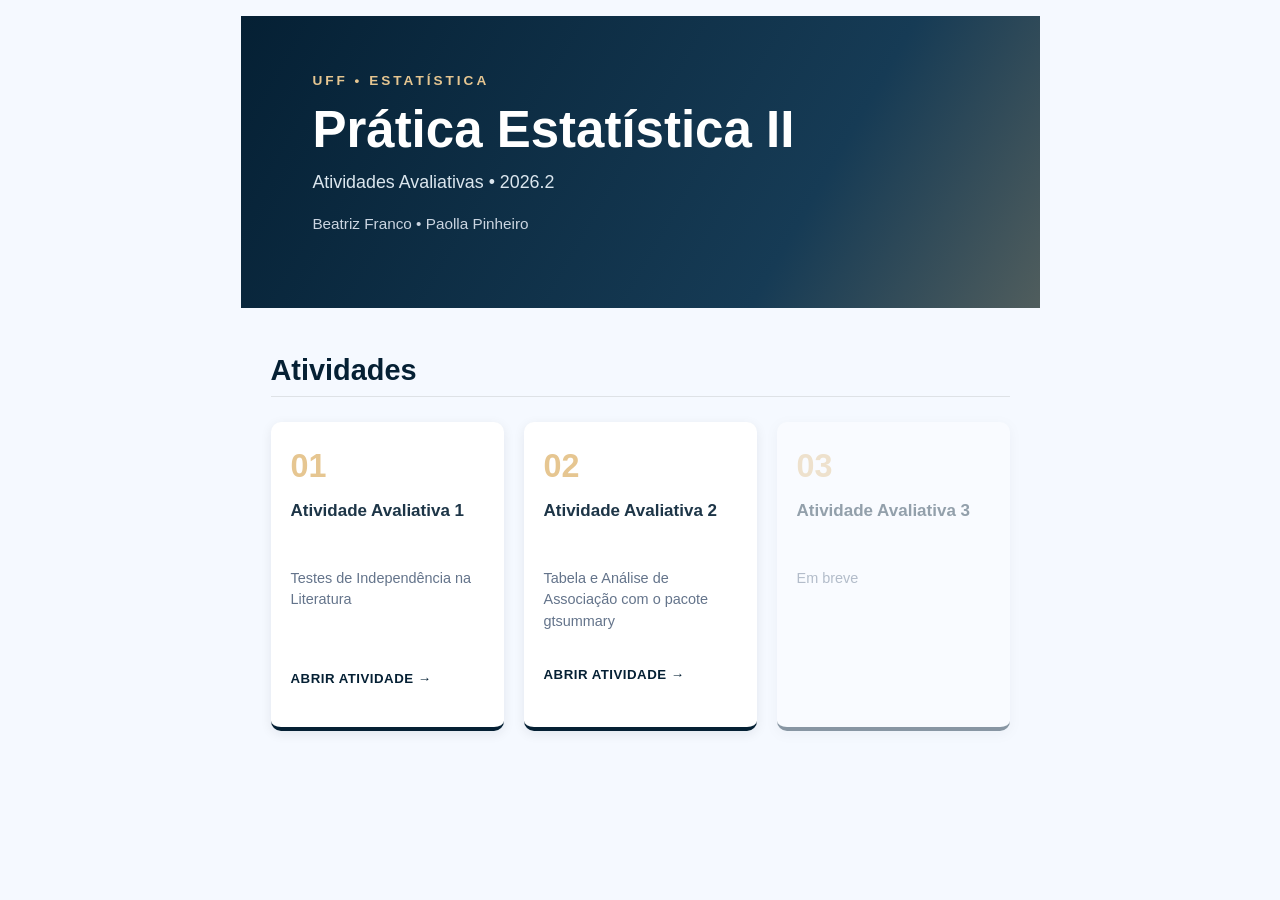
==== docs/index.html @ 7bfe0402 "Atualizando página inicial" ====
<!DOCTYPE html>
<html xmlns="http://www.w3.org/1999/xhtml" lang="en" xml:lang="en"><head>

<meta charset="utf-8">
<meta name="generator" content="quarto-1.9.38">

<meta name="viewport" content="width=device-width, initial-scale=1.0, user-scalable=yes">


<title>index</title>
<style>
/* Default styles provided by pandoc.
** See https://pandoc.org/MANUAL.html#variables-for-html for config info.
*/
code{white-space: pre-wrap;}
span.smallcaps{font-variant: small-caps;}
div.columns{display: flex; gap: min(4vw, 1.5em);}
div.column{flex: auto; overflow-x: auto;}
div.hanging-indent{margin-left: 1.5em; text-indent: -1.5em;}
ul.task-list{list-style: none;}
ul.task-list li input[type="checkbox"] {
  width: 0.8em;
  margin: 0 0.8em 0.2em -1em; /* quarto-specific, see https://github.com/quarto-dev/quarto-cli/issues/4556 */ 
  vertical-align: middle;
}
</style>


<script src="site_libs/quarto-nav/quarto-nav.js"></script>
<script src="site_libs/clipboard/clipboard.min.js"></script>
<script src="site_libs/quarto-search/autocomplete.umd.js"></script>
<script src="site_libs/quarto-search/fuse.min.js"></script>
<script src="site_libs/quarto-search/quarto-search.js"></script>
<meta name="quarto:offset" content="./">
<script src="site_libs/quarto-html/quarto.js" type="module"></script>
<script src="site_libs/quarto-html/tabsets/tabsets.js" type="module"></script>
<script src="site_libs/quarto-html/popper.min.js"></script>
<script src="site_libs/quarto-html/tippy.umd.min.js"></script>
<script src="site_libs/quarto-html/anchor.min.js"></script>
<link href="site_libs/quarto-html/tippy.css" rel="stylesheet">
<link href="site_libs/quarto-html/quarto-syntax-highlighting-15634bcf2e68342d4ad2dfa704d543f6.css" rel="stylesheet" id="quarto-text-highlighting-styles">
<script src="site_libs/bootstrap/bootstrap.min.js"></script>
<link href="site_libs/bootstrap/bootstrap-icons.css" rel="stylesheet">
<link href="site_libs/bootstrap/bootstrap-ece42c8223ec2bf36298a08f122c9a68.min.css" rel="stylesheet" append-hash="true" id="quarto-bootstrap" data-mode="light">
<script id="quarto-search-options" type="application/json">{
  "location": "sidebar",
  "copy-button": false,
  "collapse-after": 3,
  "panel-placement": "start",
  "type": "textbox",
  "limit": 50,
  "keyboard-shortcut": [
    "f",
    "/",
    "s"
  ],
  "show-item-context": false,
  "language": {
    "search-no-results-text": "No results",
    "search-matching-documents-text": "matching documents",
    "search-copy-link-title": "Copy link to search",
    "search-hide-matches-text": "Hide additional matches",
    "search-more-match-text": "more match in this document",
    "search-more-matches-text": "more matches in this document",
    "search-clear-button-title": "Clear",
    "search-text-placeholder": "",
    "search-detached-cancel-button-title": "Cancel",
    "search-submit-button-title": "Submit",
    "search-label": "Search"
  }
}</script>


<link rel="stylesheet" href="custom.css">
</head>

<body class="fullcontent quarto-light">

<div id="quarto-search-results"></div>
<!-- content -->
<div id="quarto-content" class="quarto-container page-columns page-rows-contents page-layout-article">
<!-- sidebar -->
<!-- margin-sidebar -->
    
<!-- main -->
<main class="content" id="quarto-document-content"><header id="title-block-header" class="quarto-title-block"></header>




<div class="topo">
<div class="mini-titulo">
UFF • ESTATÍSTICA
</div>
<section id="prática-estatística-ii" class="level1">
<h1>Prática Estatística II</h1>
<div class="descricao">
<p>Atividades Avaliativas • 2026.2</p>
</div>
<div class="autores">
<p>Beatriz Franco • Paolla Pinheiro</p>
</div>
</section>
</div>
<section id="atividades" class="level2 area-atividades">
<h2 class="anchored" data-anchor-id="atividades">Atividades</h2>
<div class="grid-atividades">
<div class="card-atividade">
<div class="numero">
01
</div>
<section id="atividade-avaliativa-1" class="level3">
<h3 class="anchored" data-anchor-id="atividade-avaliativa-1">Atividade Avaliativa 1</h3>
<div class="tema">
<p>Testes de Independência na Literatura</p>
</div>
<p><br> <a href="Atividade_1/">ABRIR ATIVIDADE →</a></p>
</section>
</div>
<div class="card-atividade">
<div class="numero">
02
</div>
<section id="atividade-avaliativa-2" class="level3">
<h3 class="anchored" data-anchor-id="atividade-avaliativa-2">Atividade Avaliativa 2</h3>
<div class="tema">
<p>Tabela e Análise de Associação com o pacote gtsummary</p>
</div>
<p><a href="Atividade_2/">ABRIR ATIVIDADE →</a></p>
</section>
</div>
<div class="card-atividade indisponivel">
<div class="numero">
03
</div>
<section id="atividade-avaliativa-3" class="level3">
<h3 class="anchored" data-anchor-id="atividade-avaliativa-3">Atividade Avaliativa 3</h3>
<div class="tema">
<p>Em breve</p>
</div>
</section>
</div>
</div>
</section>



</main> <!-- /main -->
<script id="quarto-html-after-body" type="application/javascript">
  window.document.addEventListener("DOMContentLoaded", function (event) {
    const icon = "";
    const anchorJS = new window.AnchorJS();
    anchorJS.options = {
      placement: 'right',
      icon: icon
    };
    anchorJS.add('.anchored');
    const isCodeAnnotation = (el) => {
      for (const clz of el.classList) {
        if (clz.startsWith('code-annotation-')) {                     
          return true;
        }
      }
      return false;
    }
    const onCopySuccess = function(e) {
      // button target
      const button = e.trigger;
      // don't keep focus
      button.blur();
      // flash "checked"
      button.classList.add('code-copy-button-checked');
      var currentTitle = button.getAttribute("title");
      button.setAttribute("title", "Copied!");
      let tooltip;
      if (window.bootstrap) {
        button.setAttribute("data-bs-toggle", "tooltip");
        button.setAttribute("data-bs-placement", "left");
        button.setAttribute("data-bs-title", "Copied!");
        tooltip = new bootstrap.Tooltip(button, 
          { trigger: "manual", 
            customClass: "code-copy-button-tooltip",
            offset: [0, -8]});
        tooltip.show();    
      }
      setTimeout(function() {
        if (tooltip) {
          tooltip.hide();
          button.removeAttribute("data-bs-title");
          button.removeAttribute("data-bs-toggle");
          button.removeAttribute("data-bs-placement");
        }
        button.setAttribute("title", currentTitle);
        button.classList.remove('code-copy-button-checked');
      }, 1000);
      // clear code selection
      e.clearSelection();
    }
    const getTextToCopy = function(trigger) {
      const outerScaffold = trigger.parentElement.cloneNode(true);
      const codeEl = outerScaffold.querySelector('code');
      for (const childEl of codeEl.children) {
        if (isCodeAnnotation(childEl)) {
          childEl.remove();
        }
      }
      return codeEl.innerText;
    }
    const clipboard = new window.ClipboardJS('.code-copy-button:not([data-in-quarto-modal])', {
      text: getTextToCopy
    });
    clipboard.on('success', onCopySuccess);
    if (window.document.getElementById('quarto-embedded-source-code-modal')) {
      const clipboardModal = new window.ClipboardJS('.code-copy-button[data-in-quarto-modal]', {
        text: getTextToCopy,
        container: window.document.getElementById('quarto-embedded-source-code-modal')
      });
      clipboardModal.on('success', onCopySuccess);
    }
      var localhostRegex = new RegExp(/^(?:http|https):\/\/localhost\:?[0-9]*\//);
      var mailtoRegex = new RegExp(/^mailto:/);
        var filterRegex = new RegExp('/' + window.location.host + '/');
      var isInternal = (href) => {
          return filterRegex.test(href) || localhostRegex.test(href) || mailtoRegex.test(href);
      }
      // Inspect non-navigation links and adorn them if external
     var links = window.document.querySelectorAll('a[href]:not(.nav-link):not(.navbar-brand):not(.toc-action):not(.sidebar-link):not(.sidebar-item-toggle):not(.pagination-link):not(.no-external):not([aria-hidden]):not(.dropdown-item):not(.quarto-navigation-tool):not(.about-link)');
      for (var i=0; i<links.length; i++) {
        const link = links[i];
        if (!isInternal(link.href)) {
          // undo the damage that might have been done by quarto-nav.js in the case of
          // links that we want to consider external
          if (link.dataset.originalHref !== undefined) {
            link.href = link.dataset.originalHref;
          }
        }
      }
    function tippyHover(el, contentFn, onTriggerFn, onUntriggerFn) {
      const config = {
        allowHTML: true,
        maxWidth: 500,
        delay: 100,
        arrow: false,
        appendTo: function(el) {
            return el.parentElement;
        },
        interactive: true,
        interactiveBorder: 10,
        theme: 'quarto',
        placement: 'bottom-start',
      };
      if (contentFn) {
        config.content = contentFn;
      }
      if (onTriggerFn) {
        config.onTrigger = onTriggerFn;
      }
      if (onUntriggerFn) {
        config.onUntrigger = onUntriggerFn;
      }
      window.tippy(el, config); 
    }
    const noterefs = window.document.querySelectorAll('a[role="doc-noteref"]');
    for (var i=0; i<noterefs.length; i++) {
      const ref = noterefs[i];
      tippyHover(ref, function() {
        // use id or data attribute instead here
        let href = ref.getAttribute('data-footnote-href') || ref.getAttribute('href');
        try { href = new URL(href).hash; } catch {}
        const id = href.replace(/^#\/?/, "");
        const note = window.document.getElementById(id);
        if (note) {
          return note.innerHTML;
        } else {
          return "";
        }
      });
    }
    const xrefs = window.document.querySelectorAll('a.quarto-xref');
    const processXRef = (id, note) => {
      // Strip column container classes
      const stripColumnClz = (el) => {
        el.classList.remove("page-full", "page-columns");
        if (el.children) {
          for (const child of el.children) {
            stripColumnClz(child);
          }
        }
      }
      stripColumnClz(note)
      if (id === null || id.startsWith('sec-')) {
        // Special case sections, only their first couple elements
        const container = document.createElement("div");
        if (note.children && note.children.length > 2) {
          container.appendChild(note.children[0].cloneNode(true));
          for (let i = 1; i < note.children.length; i++) {
            const child = note.children[i];
            if (child.tagName === "P" && child.innerText === "") {
              continue;
            } else {
              container.appendChild(child.cloneNode(true));
              break;
            }
          }
          if (window.Quarto?.typesetMath) {
            window.Quarto.typesetMath(container);
          }
          return container.innerHTML
        } else {
          if (window.Quarto?.typesetMath) {
            window.Quarto.typesetMath(note);
          }
          return note.innerHTML;
        }
      } else {
        // Remove any anchor links if they are present
        const anchorLink = note.querySelector('a.anchorjs-link');
        if (anchorLink) {
          anchorLink.remove();
        }
        if (window.Quarto?.typesetMath) {
          window.Quarto.typesetMath(note);
        }
        if (note.classList.contains("callout")) {
          return note.outerHTML;
        } else {
          return note.innerHTML;
        }
      }
    }
    for (var i=0; i<xrefs.length; i++) {
      const xref = xrefs[i];
      tippyHover(xref, undefined, function(instance) {
        instance.disable();
        let url = xref.getAttribute('href');
        let hash = undefined; 
        if (url.startsWith('#')) {
          hash = url;
        } else {
          try { hash = new URL(url).hash; } catch {}
        }
        if (hash) {
          const id = hash.replace(/^#\/?/, "");
          const note = window.document.getElementById(id);
          if (note !== null) {
            try {
              const html = processXRef(id, note.cloneNode(true));
              instance.setContent(html);
            } finally {
              instance.enable();
              instance.show();
            }
          } else {
            // See if we can fetch this
            fetch(url.split('#')[0])
            .then(res => res.text())
            .then(html => {
              const parser = new DOMParser();
              const htmlDoc = parser.parseFromString(html, "text/html");
              const note = htmlDoc.getElementById(id);
              if (note !== null) {
                const html = processXRef(id, note);
                instance.setContent(html);
              } 
            }).finally(() => {
              instance.enable();
              instance.show();
            });
          }
        } else {
          // See if we can fetch a full url (with no hash to target)
          // This is a special case and we should probably do some content thinning / targeting
          fetch(url)
          .then(res => res.text())
          .then(html => {
            const parser = new DOMParser();
            const htmlDoc = parser.parseFromString(html, "text/html");
            const note = htmlDoc.querySelector('main.content');
            if (note !== null) {
              // This should only happen for chapter cross references
              // (since there is no id in the URL)
              // remove the first header
              if (note.children.length > 0 && note.children[0].tagName === "HEADER") {
                note.children[0].remove();
              }
              const html = processXRef(null, note);
              instance.setContent(html);
            } 
          }).finally(() => {
            instance.enable();
            instance.show();
          });
        }
      }, function(instance) {
      });
    }
        let selectedAnnoteEl;
        const selectorForAnnotation = ( cell, annotation) => {
          let cellAttr = 'data-code-cell="' + cell + '"';
          let lineAttr = 'data-code-annotation="' +  annotation + '"';
          const selector = 'span[' + cellAttr + '][' + lineAttr + ']';
          return selector;
        }
        const selectCodeLines = (annoteEl) => {
          const doc = window.document;
          const targetCell = annoteEl.getAttribute("data-target-cell");
          const targetAnnotation = annoteEl.getAttribute("data-target-annotation");
          const annoteSpan = window.document.querySelector(selectorForAnnotation(targetCell, targetAnnotation));
          const lines = annoteSpan.getAttribute("data-code-lines").split(",");
          const lineIds = lines.map((line) => {
            return targetCell + "-" + line;
          })
          let top = null;
          let height = null;
          let parent = null;
          if (lineIds.length > 0) {
              //compute the position of the single el (top and bottom and make a div)
              const el = window.document.getElementById(lineIds[0]);
              top = el.offsetTop;
              height = el.offsetHeight;
              parent = el.parentElement.parentElement;
            if (lineIds.length > 1) {
              const lastEl = window.document.getElementById(lineIds[lineIds.length - 1]);
              const bottom = lastEl.offsetTop + lastEl.offsetHeight;
              height = bottom - top;
            }
            if (top !== null && height !== null && parent !== null) {
              // cook up a div (if necessary) and position it 
              let div = window.document.getElementById("code-annotation-line-highlight");
              if (div === null) {
                div = window.document.createElement("div");
                div.setAttribute("id", "code-annotation-line-highlight");
                div.style.position = 'absolute';
                parent.appendChild(div);
              }
              div.style.top = top - 2 + "px";
              div.style.height = height + 4 + "px";
              div.style.left = 0;
              let gutterDiv = window.document.getElementById("code-annotation-line-highlight-gutter");
              if (gutterDiv === null) {
                gutterDiv = window.document.createElement("div");
                gutterDiv.setAttribute("id", "code-annotation-line-highlight-gutter");
                gutterDiv.style.position = 'absolute';
                const codeCell = window.document.getElementById(targetCell);
                const gutter = codeCell.querySelector('.code-annotation-gutter');
                gutter.appendChild(gutterDiv);
              }
              gutterDiv.style.top = top - 2 + "px";
              gutterDiv.style.height = height + 4 + "px";
            }
            selectedAnnoteEl = annoteEl;
          }
        };
        const unselectCodeLines = () => {
          const elementsIds = ["code-annotation-line-highlight", "code-annotation-line-highlight-gutter"];
          elementsIds.forEach((elId) => {
            const div = window.document.getElementById(elId);
            if (div) {
              div.remove();
            }
          });
          selectedAnnoteEl = undefined;
        };
          // Handle positioning of the toggle
      window.addEventListener(
        "resize",
        throttle(() => {
          elRect = undefined;
          if (selectedAnnoteEl) {
            selectCodeLines(selectedAnnoteEl);
          }
        }, 10)
      );
      function throttle(fn, ms) {
      let throttle = false;
      let timer;
        return (...args) => {
          if(!throttle) { // first call gets through
              fn.apply(this, args);
              throttle = true;
          } else { // all the others get throttled
              if(timer) clearTimeout(timer); // cancel #2
              timer = setTimeout(() => {
                fn.apply(this, args);
                timer = throttle = false;
              }, ms);
          }
        };
      }
        // Attach click handler to the DT
        const annoteDls = window.document.querySelectorAll('dt[data-target-cell]');
        for (const annoteDlNode of annoteDls) {
          annoteDlNode.addEventListener('click', (event) => {
            const clickedEl = event.target;
            if (clickedEl !== selectedAnnoteEl) {
              unselectCodeLines();
              const activeEl = window.document.querySelector('dt[data-target-cell].code-annotation-active');
              if (activeEl) {
                activeEl.classList.remove('code-annotation-active');
              }
              selectCodeLines(clickedEl);
              clickedEl.classList.add('code-annotation-active');
            } else {
              // Unselect the line
              unselectCodeLines();
              clickedEl.classList.remove('code-annotation-active');
            }
          });
        }
    const findCites = (el) => {
      const parentEl = el.parentElement;
      if (parentEl) {
        const cites = parentEl.dataset.cites;
        if (cites) {
          return {
            el,
            cites: cites.split(' ')
          };
        } else {
          return findCites(el.parentElement)
        }
      } else {
        return undefined;
      }
    };
    var bibliorefs = window.document.querySelectorAll('a[role="doc-biblioref"]');
    for (var i=0; i<bibliorefs.length; i++) {
      const ref = bibliorefs[i];
      const citeInfo = findCites(ref);
      if (citeInfo) {
        tippyHover(citeInfo.el, function() {
          var popup = window.document.createElement('div');
          citeInfo.cites.forEach(function(cite) {
            var citeDiv = window.document.createElement('div');
            citeDiv.classList.add('hanging-indent');
            citeDiv.classList.add('csl-entry');
            var biblioDiv = window.document.getElementById('ref-' + cite);
            if (biblioDiv) {
              citeDiv.innerHTML = biblioDiv.innerHTML;
            }
            popup.appendChild(citeDiv);
          });
          return popup.innerHTML;
        });
      }
    }
  });
  </script>
</div> <!-- /content -->




</body></html>
---- docs/site_libs/quarto-html/tippy.css ----
.tippy-box[data-animation=fade][data-state=hidden]{opacity:0}[data-tippy-root]{max-width:calc(100vw - 10px)}.tippy-box{position:relative;background-color:#333;color:#fff;border-radius:4px;font-size:14px;line-height:1.4;white-space:normal;outline:0;transition-property:transform,visibility,opacity}.tippy-box[data-placement^=top]>.tippy-arrow{bottom:0}.tippy-box[data-placement^=top]>.tippy-arrow:before{bottom:-7px;left:0;border-width:8px 8px 0;border-top-color:initial;transform-origin:center top}.tippy-box[data-placement^=bottom]>.tippy-arrow{top:0}.tippy-box[data-placement^=bottom]>.tippy-arrow:before{top:-7px;left:0;border-width:0 8px 8px;border-bottom-color:initial;transform-origin:center bottom}.tippy-box[data-placement^=left]>.tippy-arrow{right:0}.tippy-box[data-placement^=left]>.tippy-arrow:before{border-width:8px 0 8px 8px;border-left-color:initial;right:-7px;transform-origin:center left}.tippy-box[data-placement^=right]>.tippy-arrow{left:0}.tippy-box[data-placement^=right]>.tippy-arrow:before{left:-7px;border-width:8px 8px 8px 0;border-right-color:initial;transform-origin:center right}.tippy-box[data-inertia][data-state=visible]{transition-timing-function:cubic-bezier(.54,1.5,.38,1.11)}.tippy-arrow{width:16px;height:16px;color:#333}.tippy-arrow:before{content:"";position:absolute;border-color:transparent;border-style:solid}.tippy-content{position:relative;padding:5px 9px;z-index:1}
---- docs/site_libs/quarto-html/quarto-syntax-highlighting-15634bcf2e68342d4ad2dfa704d543f6.css ----
/* quarto syntax highlight colors */
:root {
  --quarto-hl-ot-color: #003B4F;
  --quarto-hl-at-color: #657422;
  --quarto-hl-ss-color: #20794D;
  --quarto-hl-an-color: #5E5E5E;
  --quarto-hl-fu-color: #4758AB;
  --quarto-hl-st-color: #20794D;
  --quarto-hl-cf-color: #003B4F;
  --quarto-hl-op-color: #5E5E5E;
  --quarto-hl-er-color: #AD0000;
  --quarto-hl-bn-color: #AD0000;
  --quarto-hl-al-color: #AD0000;
  --quarto-hl-va-color: #111111;
  --quarto-hl-bu-color: inherit;
  --quarto-hl-ex-color: inherit;
  --quarto-hl-pp-color: #AD0000;
  --quarto-hl-in-color: #5E5E5E;
  --quarto-hl-vs-color: #20794D;
  --quarto-hl-wa-color: #5E5E5E;
  --quarto-hl-do-color: #5E5E5E;
  --quarto-hl-im-color: #00769E;
  --quarto-hl-ch-color: #20794D;
  --quarto-hl-dt-color: #AD0000;
  --quarto-hl-fl-color: #AD0000;
  --quarto-hl-co-color: #5E5E5E;
  --quarto-hl-cv-color: #5E5E5E;
  --quarto-hl-cn-color: #8f5902;
  --quarto-hl-sc-color: #5E5E5E;
  --quarto-hl-dv-color: #AD0000;
  --quarto-hl-kw-color: #003B4F;
}

/* other quarto variables */
:root {
  --quarto-font-monospace: SFMono-Regular, Menlo, Monaco, Consolas, "Liberation Mono", "Courier New", monospace;
}

/* syntax highlight based on Pandoc's rules */
pre > code.sourceCode > span {
  color: #003B4F;
}

code.sourceCode > span {
  color: #003B4F;
}

div.sourceCode,
div.sourceCode pre.sourceCode {
  color: #003B4F;
}

/* Normal */
code span {
  color: #003B4F;
}

/* Alert */
code span.al {
  color: #AD0000;
  font-style: inherit;
}

/* Annotation */
code span.an {
  color: #5E5E5E;
  font-style: inherit;
}

/* Attribute */
code span.at {
  color: #657422;
  font-style: inherit;
}

/* BaseN */
code span.bn {
  color: #AD0000;
  font-style: inherit;
}

/* BuiltIn */
code span.bu {
  font-style: inherit;
}

/* ControlFlow */
code span.cf {
  color: #003B4F;
  font-weight: bold;
  font-style: inherit;
}

/* Char */
code span.ch {
  color: #20794D;
  font-style: inherit;
}

/* Constant */
code span.cn {
  color: #8f5902;
  font-style: inherit;
}

/* Comment */
code span.co {
  color: #5E5E5E;
  font-style: inherit;
}

/* CommentVar */
code span.cv {
  color: #5E5E5E;
  font-style: italic;
}

/* Documentation */
code span.do {
  color: #5E5E5E;
  font-style: italic;
}

/* DataType */
code span.dt {
  color: #AD0000;
  font-style: inherit;
}

/* DecVal */
code span.dv {
  color: #AD0000;
  font-style: inherit;
}

/* Error */
code span.er {
  color: #AD0000;
  font-style: inherit;
}

/* Extension */
code span.ex {
  font-style: inherit;
}

/* Float */
code span.fl {
  color: #AD0000;
  font-style: inherit;
}

/* Function */
code span.fu {
  color: #4758AB;
  font-style: inherit;
}

/* Import */
code span.im {
  color: #00769E;
  font-style: inherit;
}

/* Information */
code span.in {
  color: #5E5E5E;
  font-style: inherit;
}

/* Keyword */
code span.kw {
  color: #003B4F;
  font-weight: bold;
  font-style: inherit;
}

/* Operator */
code span.op {
  color: #5E5E5E;
  font-style: inherit;
}

/* Other */
code span.ot {
  color: #003B4F;
  font-style: inherit;
}

/* Preprocessor */
code span.pp {
  color: #AD0000;
  font-style: inherit;
}

/* SpecialChar */
code span.sc {
  color: #5E5E5E;
  font-style: inherit;
}

/* SpecialString */
code span.ss {
  color: #20794D;
  font-style: inherit;
}

/* String */
code span.st {
  color: #20794D;
  font-style: inherit;
}

/* Variable */
code span.va {
  color: #111111;
  font-style: inherit;
}

/* VerbatimString */
code span.vs {
  color: #20794D;
  font-style: inherit;
}

/* Warning */
code span.wa {
  color: #5E5E5E;
  font-style: italic;
}

.prevent-inlining {
  content: "</";
}

/*# sourceMappingURL=f23921c56f73e400b49028c9186a1aa0.css.map */
---- docs/custom.css ----
body {
  font-family: "Inter", "Segoe UI", Arial, sans-serif;
  background: #f5f9ff;
  color: #0f172a;
  margin: 0;
}

main {
  max-width: none !important;
  margin: 0 !important;
  padding: 0 !important;
}

/* ===== TOPO ===== */

.topo {
  background: linear-gradient(
    120deg,
    #052034 0%,
    #163b55 70%,
    #9d8b68 140%
  );

  color: white;
  padding: 55px 9%;
}

.topo h1 {
  color: white;
  font-size: 3rem;
  margin: 8px 0;
  font-weight: 800;
}

.mini-titulo {
  color: #E6C691;
  font-size: 0.8rem;
  font-weight: 700;
  letter-spacing: 3px;
}

.descricao {
  font-size: 1.05rem;
  color: #dbe6ee;
  margin-top: 8px;
}

.autores {
  margin-top: 18px;
  font-size: 0.9rem;
  color: #cbd5e1;
}

/* ===== ÁREA DAS ATIVIDADES ===== */

.area-atividades {
  max-width: 1150px;
  margin: 45px auto;
  padding: 0 30px;
}

.area-atividades h2 {
  color: #052034;
  font-size: 1.7rem;
  margin-bottom: 25px;
}

/* ===== GRADE ===== */

.grid-atividades {
  display: grid;
  grid-template-columns: repeat(3, minmax(220px, 1fr));
  gap: 20px;
}

/* ===== CARDS ===== */

.card-atividade {
  background: white;
  min-height: 170px;
  padding: 20px;
  border-radius: 10px;
  border-bottom: 4px solid #052034;

  box-shadow:
    0 3px 12px rgba(15, 23, 42, 0.08);

  transition: 0.2s ease;
}

.card-atividade:hover {
  transform: translateY(-3px);
}

.numero {
  font-size: 1.9rem;
  font-weight: 800;
  color: #E6C691;
}

.card-atividade h3 {
  font-size: 1rem;
  color: #052034;
  margin: 10px 0;
}

.tema {
  font-size: 0.85rem;
  color: #64748b;
  min-height: 40px;
}

/* ===== LINK ===== */

.card-atividade a {
  display: inline-block;
  margin-top: 15px;

  color: #052034;
  font-size: 0.78rem;
  font-weight: 800;
  letter-spacing: 0.5px;

  text-decoration: none;
}

.card-atividade a:hover {
  color: #c59b50;
}

/* ===== AINDA NÃO DISPONÍVEL ===== */

.indisponivel {
  opacity: 0.45;
}

/* ===== RESPONSIVO ===== */

@media (max-width: 900px) {
  .grid-atividades {
    grid-template-columns: repeat(2, 1fr);
  }
}

@media (max-width: 550px) {
  .grid-atividades {
    grid-template-columns: 1fr;
  }
}
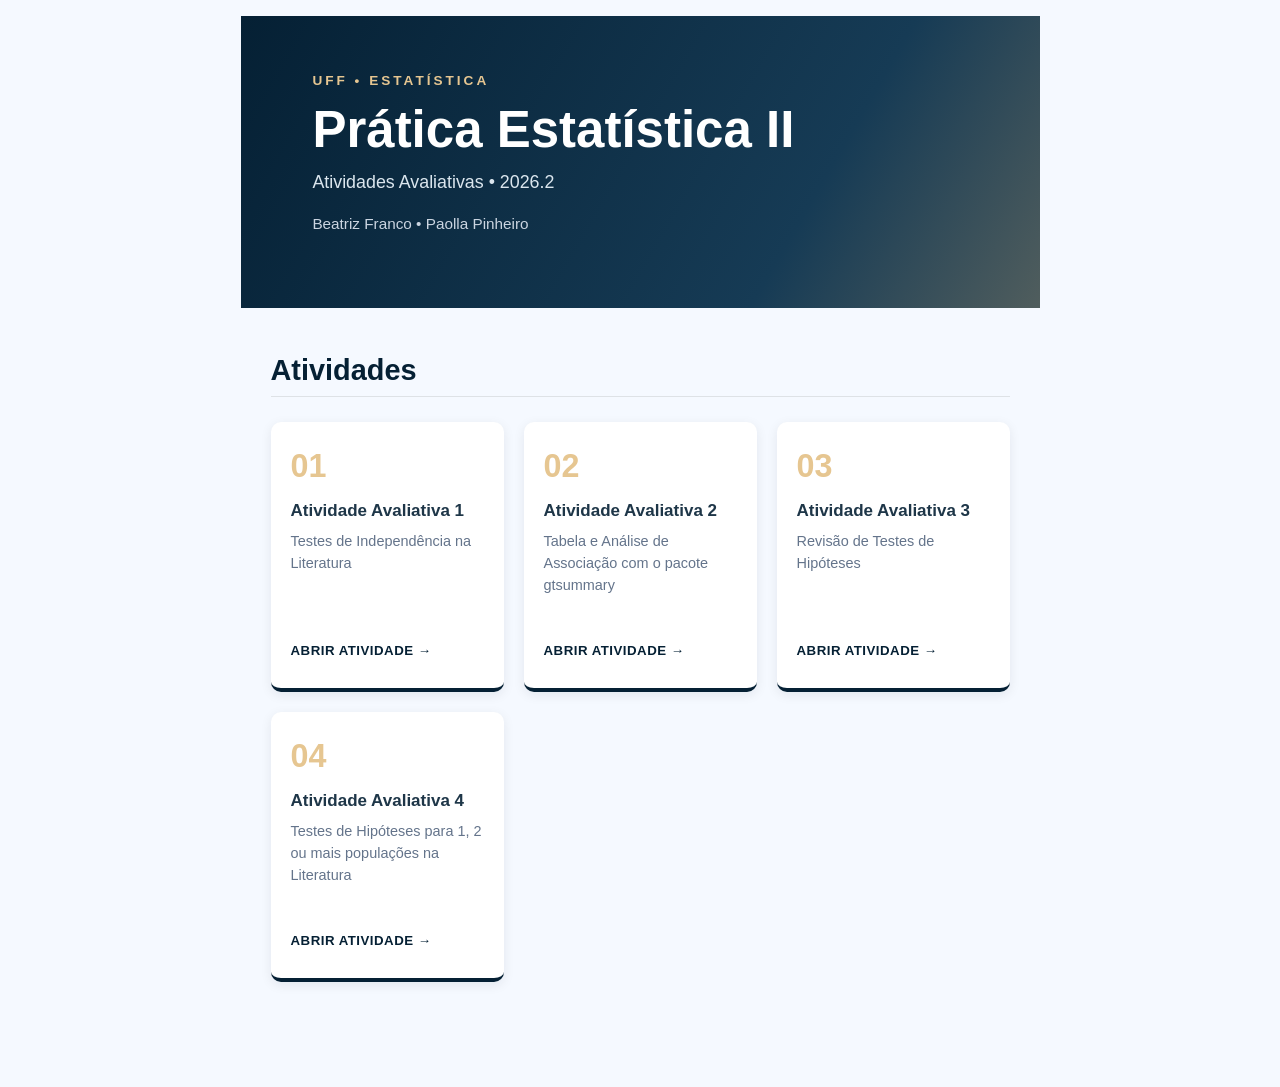
==== commit 19e14214: "Atualização página inicial" ====
--- a/docs/index.html
+++ b/docs/index.html
@@ -114,7 +114,7 @@
 <div class="tema">
 <p>Testes de Independência na Literatura</p>
 </div>
-<p><br> <a href="Atividade_1/">ABRIR ATIVIDADE →</a></p>
+<p><a href="Atividade_1/">ABRIR ATIVIDADE →</a></p>
 </section>
 </div>
 <div class="card-atividade">
@@ -129,15 +129,28 @@
 <p><a href="Atividade_2/">ABRIR ATIVIDADE →</a></p>
 </section>
 </div>
-<div class="card-atividade indisponivel">
+<div class="card-atividade">
 <div class="numero">
 03
 </div>
 <section id="atividade-avaliativa-3" class="level3">
 <h3 class="anchored" data-anchor-id="atividade-avaliativa-3">Atividade Avaliativa 3</h3>
 <div class="tema">
-<p>Em breve</p>
-</div>
+<p>Revisão de Testes de Hipóteses</p>
+</div>
+<p><a href="C:\Users\bia%20franco\AtividadeAvaliativa3">ABRIR ATIVIDADE →</a></p>
+</section>
+</div>
+<div class="card-atividade">
+<div class="numero">
+04
+</div>
+<section id="atividade-avaliativa-4" class="level3">
+<h3 class="anchored" data-anchor-id="atividade-avaliativa-4">Atividade Avaliativa 4</h3>
+<div class="tema">
+<p>Testes de Hipóteses para 1, 2 ou mais populações na Literatura</p>
+</div>
+<p><a href="Atividade_4/">ABRIR ATIVIDADE →</a></p>
 </section>
 </div>
 </div>
--- a/docs/custom.css
+++ b/docs/custom.css
@@ -146,4 +146,37 @@
   .grid-atividades {
     grid-template-columns: 1fr;
   }
+}
+
+
+
+.grid-atividades {
+  display: grid;
+  grid-template-columns: repeat(3, 1fr);
+  gap: 20px;
+  align-items: stretch;
+}
+
+.card-atividade {
+  display: flex;
+  flex-direction: column;
+  height: 100%;
+  box-sizing: border-box;
+}
+
+.card-atividade > p:last-child {
+  margin-top: auto;
+}
+
+.card-atividade {
+  position: relative;
+  min-height: 270px;
+  padding-bottom: 65px;
+  box-sizing: border-box;
+}
+
+.card-atividade a {
+  position: absolute;
+  bottom: 28px;
+  left: 20px;
 }
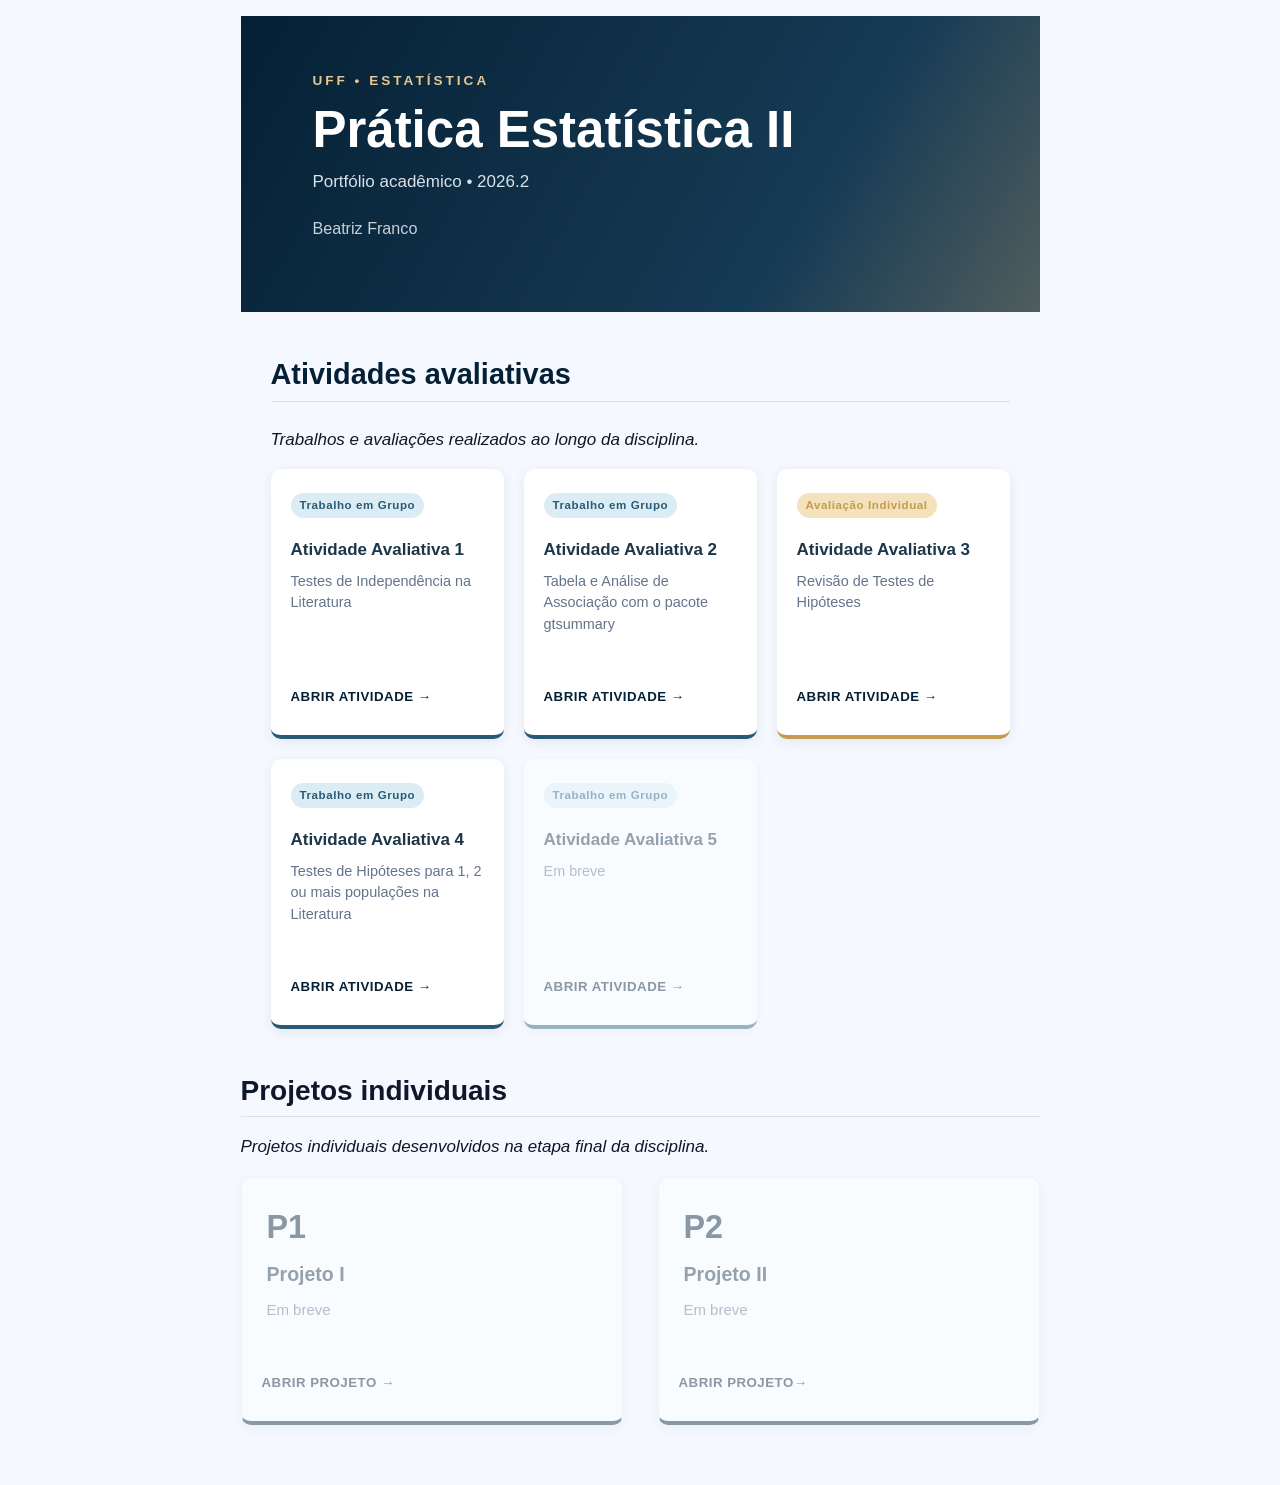
==== commit c641b84c: "Atualizações gerais" ====
--- a/docs/index.html
+++ b/docs/index.html
@@ -94,20 +94,21 @@
 </div>
 <section id="prática-estatística-ii" class="level1">
 <h1>Prática Estatística II</h1>
-<div class="descricao">
-<p>Atividades Avaliativas • 2026.2</p>
-</div>
-<div class="autores">
-<p>Beatriz Franco • Paolla Pinheiro</p>
-</div>
-</section>
-</div>
-<section id="atividades" class="level2 area-atividades">
-<h2 class="anchored" data-anchor-id="atividades">Atividades</h2>
+<div class="banner-subtitulo">
+<p>Portfólio acadêmico • 2026.2</p>
+</div>
+<div class="banner-autora">
+<p>Beatriz Franco</p>
+</div>
+</section>
+</div>
+<section id="atividades-avaliativas" class="level2 area-atividades">
+<h2 class="anchored" data-anchor-id="atividades-avaliativas">Atividades avaliativas</h2>
+<p><em>Trabalhos e avaliações realizados ao longo da disciplina.</em></p>
 <div class="grid-atividades">
-<div class="card-atividade">
-<div class="numero">
-01
+<div class="card-atividade-grupo">
+<div class="tipo-atividade">
+Trabalho em Grupo
 </div>
 <section id="atividade-avaliativa-1" class="level3">
 <h3 class="anchored" data-anchor-id="atividade-avaliativa-1">Atividade Avaliativa 1</h3>
@@ -117,9 +118,9 @@
 <p><a href="Atividade_1/">ABRIR ATIVIDADE →</a></p>
 </section>
 </div>
-<div class="card-atividade">
-<div class="numero">
-02
+<div class="card-atividade-grupo">
+<div class="tipo-atividade">
+Trabalho em Grupo
 </div>
 <section id="atividade-avaliativa-2" class="level3">
 <h3 class="anchored" data-anchor-id="atividade-avaliativa-2">Atividade Avaliativa 2</h3>
@@ -129,21 +130,21 @@
 <p><a href="Atividade_2/">ABRIR ATIVIDADE →</a></p>
 </section>
 </div>
-<div class="card-atividade">
-<div class="numero">
-03
+<div class="card-atividade-individual">
+<div class="tipo-atividade individual">
+Avaliação Individual
 </div>
 <section id="atividade-avaliativa-3" class="level3">
 <h3 class="anchored" data-anchor-id="atividade-avaliativa-3">Atividade Avaliativa 3</h3>
 <div class="tema">
 <p>Revisão de Testes de Hipóteses</p>
 </div>
-<p><a href="C:\Users\bia%20franco\AtividadeAvaliativa3">ABRIR ATIVIDADE →</a></p>
-</section>
-</div>
-<div class="card-atividade">
-<div class="numero">
-04
+<p><a href="Atividade_3/">ABRIR ATIVIDADE →</a></p>
+</section>
+</div>
+<div class="card-atividade-grupo">
+<div class="tipo-atividade">
+Trabalho em Grupo
 </div>
 <section id="atividade-avaliativa-4" class="level3">
 <h3 class="anchored" data-anchor-id="atividade-avaliativa-4">Atividade Avaliativa 4</h3>
@@ -153,10 +154,52 @@
 <p><a href="Atividade_4/">ABRIR ATIVIDADE →</a></p>
 </section>
 </div>
-</div>
-</section>
-
-
+<div class="card-atividade-grupo indisponivel">
+<div class="tipo-atividade">
+Trabalho em Grupo
+</div>
+<section id="atividade-avaliativa-5" class="level3">
+<h3 class="anchored" data-anchor-id="atividade-avaliativa-5">Atividade Avaliativa 5</h3>
+<div class="tema">
+<p>Em breve</p>
+</div>
+<p><a href="">ABRIR ATIVIDADE →</a></p>
+</section>
+</div>
+</div>
+</section>
+<section id="projetos-individuais" class="level2 area-projetos">
+<h2 class="anchored" data-anchor-id="projetos-individuais">Projetos individuais</h2>
+<p><em>Projetos individuais desenvolvidos na etapa final da disciplina.</em></p>
+<div class="grid-projetos">
+<div class="card-projeto card-atividade-projeto indisponivel">
+<div class="numero">
+P1
+</div>
+<section id="projeto-i" class="level3">
+<h3 class="anchored" data-anchor-id="projeto-i">Projeto I</h3>
+<div class="tema">
+<p>Em breve</p>
+</div>
+<p><a href="">ABRIR PROJETO →</a></p>
+</section>
+</div>
+<div class="card-projeto card-atividade-projeto indisponivel">
+<div class="numero">
+P2
+</div>
+<section id="projeto-ii" class="level3">
+<h3 class="anchored" data-anchor-id="projeto-ii">Projeto II</h3>
+<div class="tema">
+<p>Em breve</p>
+</div>
+<p><a href="">ABRIR PROJETO→</a></p>
+</section>
+</div>
+</div>
+
+
+</section>
 
 </main> <!-- /main -->
 <script id="quarto-html-after-body" type="application/javascript">
--- a/docs/custom.css
+++ b/docs/custom.css
@@ -39,17 +39,18 @@
   letter-spacing: 3px;
 }
 
-.descricao {
-  font-size: 1.05rem;
-  color: #dbe6ee;
+.banner-subtitulo {
   margin-top: 8px;
-}
-
-.autores {
-  margin-top: 18px;
-  font-size: 0.9rem;
-  color: #cbd5e1;
-}
+  color: #d9e2e8;
+}
+
+.banner-autora {
+  margin-top: 22px;
+  color: #c7d2d9;
+  font-size: 0.95rem;
+}
+
+
 
 /* ===== ÁREA DAS ATIVIDADES ===== */
 
@@ -75,12 +76,12 @@
 
 /* ===== CARDS ===== */
 
-.card-atividade {
+.card-atividade-individual {
   background: white;
   min-height: 170px;
   padding: 20px;
   border-radius: 10px;
-  border-bottom: 4px solid #052034;
+  border-bottom: 4px solid #c59b50;
 
   box-shadow:
     0 3px 12px rgba(15, 23, 42, 0.08);
@@ -88,7 +89,7 @@
   transition: 0.2s ease;
 }
 
-.card-atividade:hover {
+.card-atividade-individual:hover {
   transform: translateY(-3px);
 }
 
@@ -98,7 +99,7 @@
   color: #E6C691;
 }
 
-.card-atividade h3 {
+.card-atividade-individual h3 {
   font-size: 1rem;
   color: #052034;
   margin: 10px 0;
@@ -110,9 +111,47 @@
   min-height: 40px;
 }
 
+
+
+
+.card-atividade-grupo {
+  background: white;
+  min-height: 170px;
+  padding: 20px;
+  border-radius: 10px;
+  border-bottom: 4px solid #285a78;
+
+  box-shadow:
+    0 3px 12px rgba(15, 23, 42, 0.08);
+
+  transition: 0.2s ease;
+}
+
+.card-atividade-grupo:hover {
+  transform: translateY(-3px);
+}
+
+.numero {
+  font-size: 1.9rem;
+  font-weight: 800;
+  color: #E6C691;
+}
+
+.card-atividade-grupo h3 {
+  font-size: 1rem;
+  color: #052034;
+  margin: 10px 0;
+}
+
+.tema {
+  font-size: 0.85rem;
+  color: #64748b;
+  min-height: 40px;
+}
+
 /* ===== LINK ===== */
 
-.card-atividade a {
+.card-atividade-individual a {
   display: inline-block;
   margin-top: 15px;
 
@@ -124,8 +163,41 @@
   text-decoration: none;
 }
 
-.card-atividade a:hover {
+
+.card-atividade-grupo a {
+  display: inline-block;
+  margin-top: 15px;
+
+  color: #052034;
+  font-size: 0.78rem;
+  font-weight: 800;
+  letter-spacing: 0.5px;
+
+  text-decoration: none;
+}
+
+
+.card-atividade-projeto a {
+  display: inline-block;
+  margin-top: 15px;
+
+  color: #052034;
+  font-size: 0.78rem;
+  font-weight: 800;
+  letter-spacing: 0.5px;
+
+  text-decoration: none;
+}
+
+
+.card-atividade-individual a:hover {
   color: #c59b50;
+}
+
+
+
+.card-atividade-grupo a:hover {
+  color: #285a78;
 }
 
 /* ===== AINDA NÃO DISPONÍVEL ===== */
@@ -157,26 +229,210 @@
   align-items: stretch;
 }
 
-.card-atividade {
+.card-atividade-individual {
   display: flex;
   flex-direction: column;
   height: 100%;
   box-sizing: border-box;
 }
 
-.card-atividade > p:last-child {
+
+.card-atividade-grupo {
+  display: flex;
+  flex-direction: column;
+  height: 100%;
+  box-sizing: border-box;
+}
+
+.card-atividade-projeto {
+  display: flex;
+  flex-direction: column;
+  height: 100%;
+  box-sizing: border-box;
+}
+
+
+.card-atividade-individual > p:last-child {
   margin-top: auto;
 }
 
-.card-atividade {
+
+.card-atividade-grupo > p:last-child {
+  margin-top: auto;
+}
+
+
+.card-atividade-projeto> p:last-child {
+  margin-top: auto;
+}
+
+.card-atividade-individual {
   position: relative;
   min-height: 270px;
   padding-bottom: 65px;
   box-sizing: border-box;
 }
 
-.card-atividade a {
+.card-atividade-grupo {
+  position: relative;
+  min-height: 270px;
+  padding-bottom: 65px;
+  box-sizing: border-box;
+}
+
+
+.card-atividade-projeto {
+  position: relative;
+  min-height: 270px;
+  padding-bottom: 65px;
+  box-sizing: border-box;
+}
+
+
+
+.card-atividade-individual a {
   position: absolute;
   bottom: 28px;
   left: 20px;
-}+}
+
+
+.card-atividade-grupo a {
+  position: absolute;
+  bottom: 28px;
+  left: 20px;
+}
+
+
+.card-atividade-projeto a {
+  position: absolute;
+  bottom: 28px;
+  left: 20px;
+}
+
+
+.grid-projetos {
+  display: grid;
+  grid-template-columns: repeat(2, minmax(0, 1fr));
+  gap: 35px;
+  width: 100%;
+  margin: 0 auto;
+  align-items: stretch;
+}
+
+
+.card-projeto {
+  position: relative;
+  background: white;
+  min-height: 220px;
+  height: 100%
+  padding: 25px;
+  padding-bottom: 65px;
+  border-radius: 10px;
+
+  border: 1px solid #e6eaf0;
+  border-bottom: 4px solid #052034;
+
+  box-shadow:
+    0 4px 15px rgba(15, 23, 42, 0.09);
+
+  box-sizing: border-box;
+  transition: 0.2s ease;
+}
+
+.card-projeto:hover {
+  transform: translateY(-3px);
+}
+
+.numero-projeto {
+  font-size: 0.78rem;
+  font-weight: 800;
+  letter-spacing: 1.5px;
+  color: #052034;
+}
+
+.card-projeto h3 {
+  font-size: 1.15rem;
+  color: #052034;
+  margin: 12px 0;
+}
+
+.card-projeto .tema {
+  font-size: 0.88rem;
+  color: #64748b;
+}
+
+.status {
+  position: absolute;
+  bottom: 27px;
+  left: 25px;
+
+  font-size: 0.75rem;
+  font-weight: 800;
+  letter-spacing: 0.8px;
+  color: #052034;
+}
+
+
+.grid-projetos {
+  display: grid;
+  grid-template-columns: repeat(2, minmax(280px, 1fr));
+  gap: 35px;
+}
+
+.card-projeto .numero {
+  color: #052034;
+}
+
+.tipo-atividade {
+  display: inline-block;
+  width: fit-content;
+  margin: 4px 0 12px 0;
+  padding: 4px 9px;
+  border-radius: 15px;
+  background-color: #dcecf5;
+  color: #285a78;
+  font-size: 0.68rem;
+  font-weight: 700;
+  letter-spacing: 0.05em;
+}
+
+/* Cor diferente para atividades individuais */
+.tipo-atividade.individual {
+  background-color: #f4e2bd;
+  color: #c59b50;
+}
+
+.card-atividade-projeto a:hover {
+  color: #052034;
+}
+
+
+
+
+.grid-projetos {
+  display: grid;
+  grid-template-columns: repeat(2, 1fr);
+  gap: 35px;
+  align-items: stretch;
+}
+
+.card-projeto {
+  position: relative;
+  min-height: 245px;
+  height: 100%;
+  padding: 25px;
+  padding-bottom: 65px;
+  box-sizing: border-box;
+}
+
+.card-projeto > p:last-child {
+  position: absolute;
+  left: 25px;
+  bottom: 22px;
+  margin: 0;
+}
+
+grid-template-columns: repeat(2, 1fr);
+align-items: stretch;
+height: 100%;
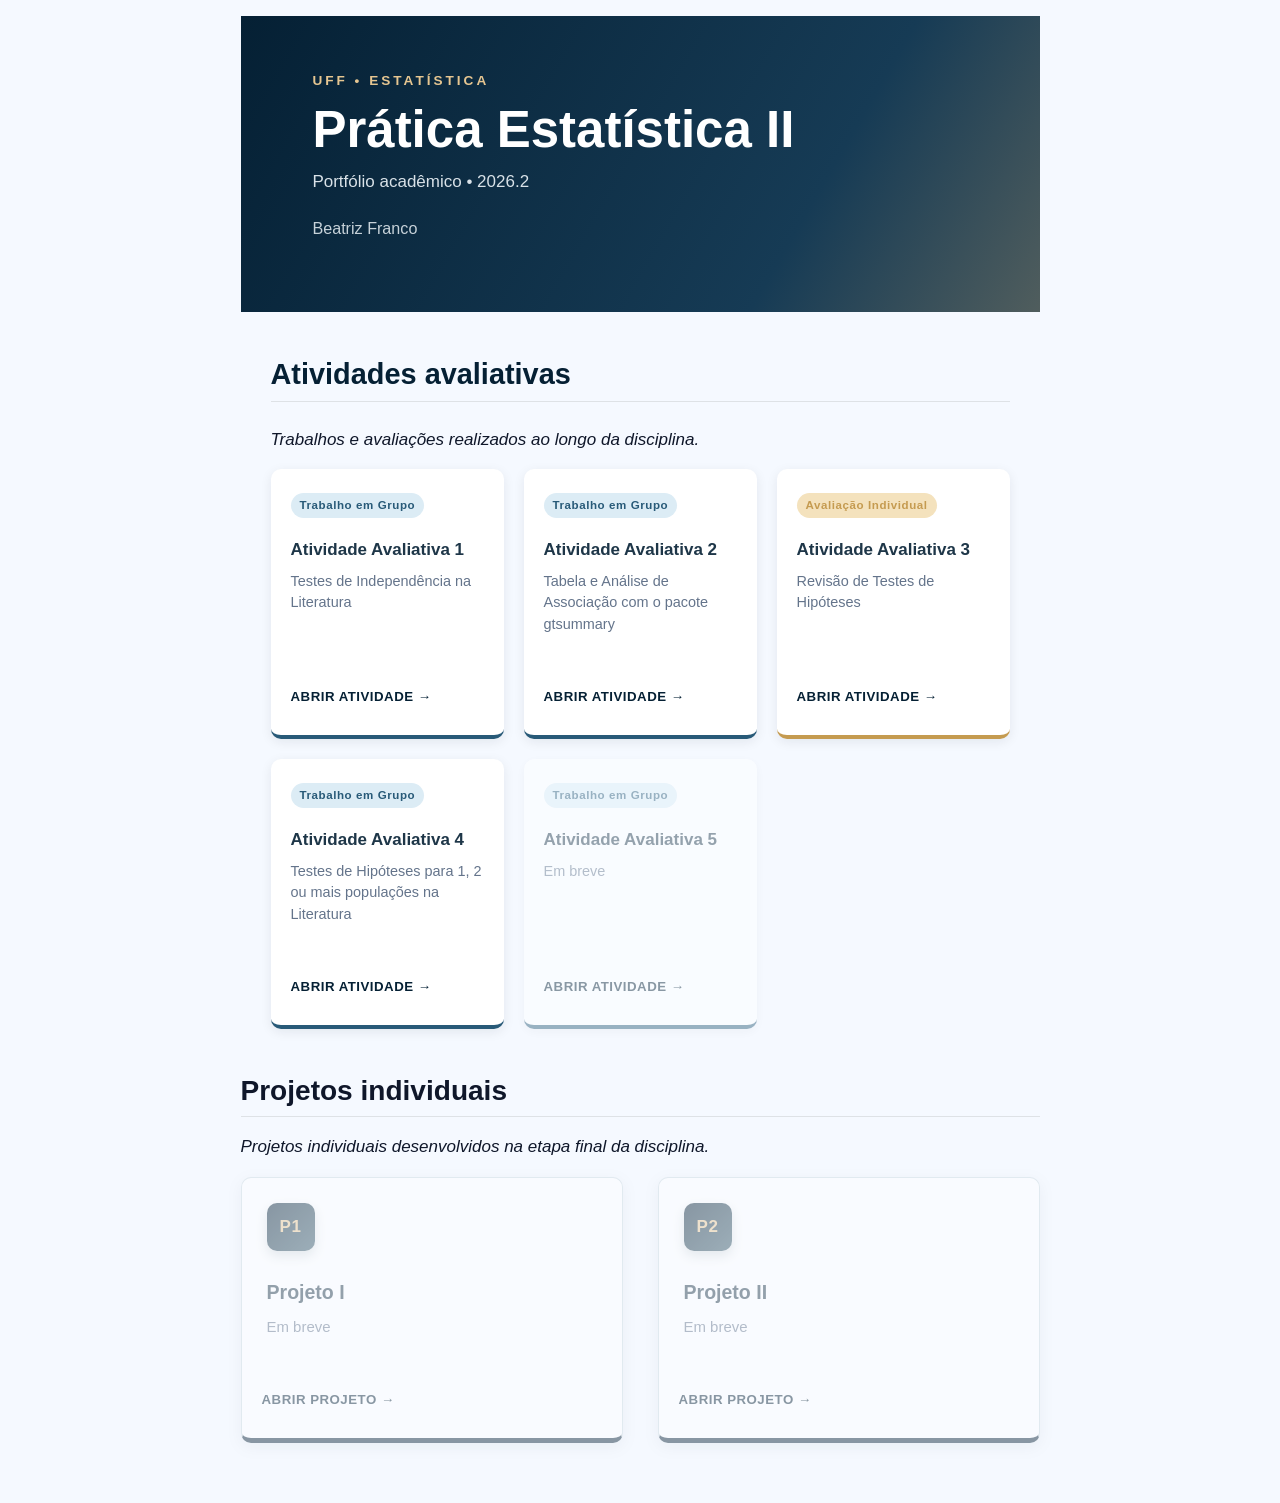
==== commit 4a69c20d: "Atualizações gerais" ====
--- a/docs/index.html
+++ b/docs/index.html
@@ -139,7 +139,7 @@
 <div class="tema">
 <p>Revisão de Testes de Hipóteses</p>
 </div>
-<p><a href="Atividade_3/">ABRIR ATIVIDADE →</a></p>
+<p><a href="Atividade_3/Gabarito.pdf">ABRIR ATIVIDADE →</a></p>
 </section>
 </div>
 <div class="card-atividade-grupo">
@@ -173,7 +173,7 @@
 <p><em>Projetos individuais desenvolvidos na etapa final da disciplina.</em></p>
 <div class="grid-projetos">
 <div class="card-projeto card-atividade-projeto indisponivel">
-<div class="numero">
+<div class="tipo-projeto">
 P1
 </div>
 <section id="projeto-i" class="level3">
@@ -185,7 +185,7 @@
 </section>
 </div>
 <div class="card-projeto card-atividade-projeto indisponivel">
-<div class="numero">
+<div class="tipo-projeto">
 P2
 </div>
 <section id="projeto-ii" class="level3">
@@ -193,7 +193,7 @@
 <div class="tema">
 <p>Em breve</p>
 </div>
-<p><a href="">ABRIR PROJETO→</a></p>
+<p><a href="">ABRIR PROJETO →</a></p>
 </section>
 </div>
 </div>
--- a/docs/custom.css
+++ b/docs/custom.css
@@ -433,6 +433,54 @@
   margin: 0;
 }
 
-grid-template-columns: repeat(2, 1fr);
-align-items: stretch;
-height: 100%;+
+
+.tipo-projeto {
+  display: flex;
+  align-items: center;
+  justify-content: center;
+
+  width: 48px;
+  height: 48px;
+  margin-bottom: 18px;
+
+  background: linear-gradient(135deg, #052034, #315464);
+  color: #cbd8df;
+
+  border-radius: 10px;
+  box-shadow: 0 5px 12px rgba(5, 32, 52, 0.18);
+
+  font-size: 1rem;
+  font-weight: 800;
+  letter-spacing: 0.04em;
+}
+
+.card-projeto {
+  border: 1px solid #cbd8df;
+  border-bottom: 5px solid #052034;
+}
+
+
+
+.tipo-projeto {
+  background: linear-gradient(135deg, #052034, #315464);
+  color: #e6c691;
+}
+
+
+.card-projeto a::before,
+.card-projeto a::after {
+  content: none !important;
+  display: none !important;
+}
+
+.card-projeto a {
+  transform: none !important;
+  text-shadow: none !important;
+  text-decoration: none;
+}
+
+.card-projeto a:hover {
+  transform: none !important;
+  text-decoration: underline;
+}
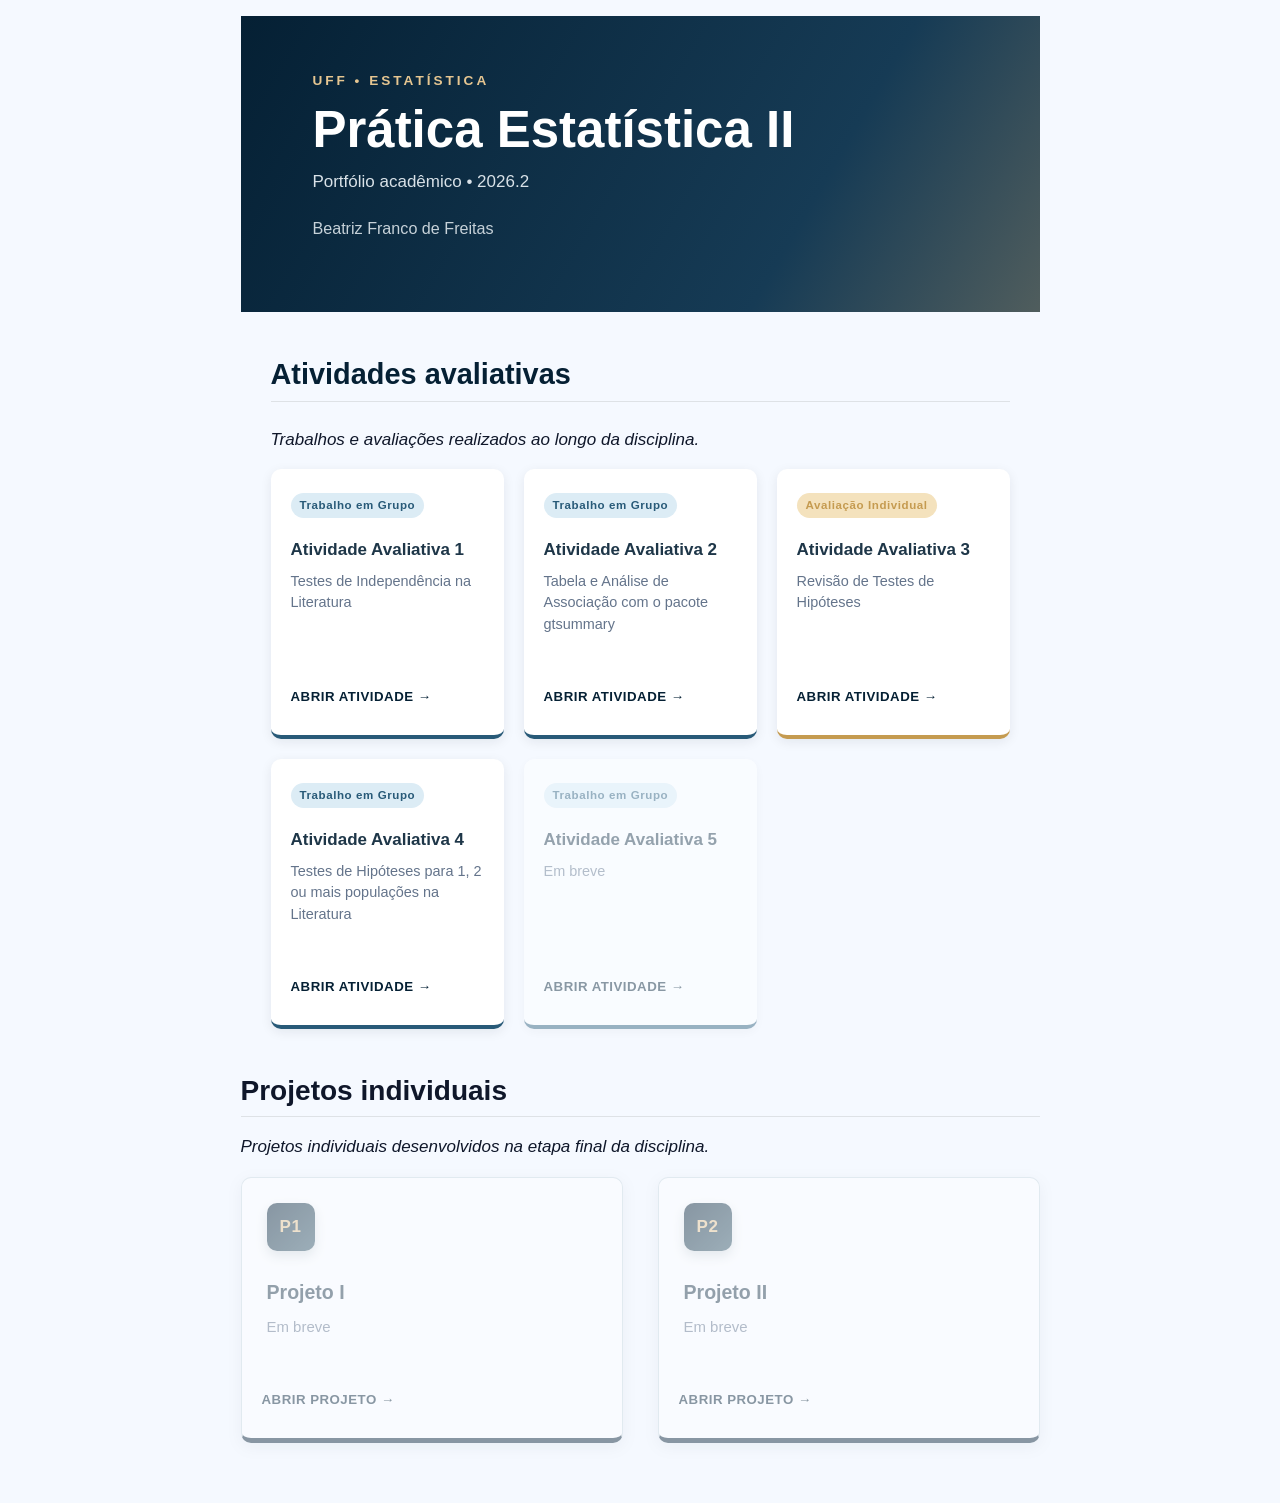
==== commit 55e60ed8: "Atualizações gerais" ====
--- a/docs/index.html
+++ b/docs/index.html
@@ -98,7 +98,7 @@
 <p>Portfólio acadêmico • 2026.2</p>
 </div>
 <div class="banner-autora">
-<p>Beatriz Franco</p>
+<p>Beatriz Franco de Freitas</p>
 </div>
 </section>
 </div>
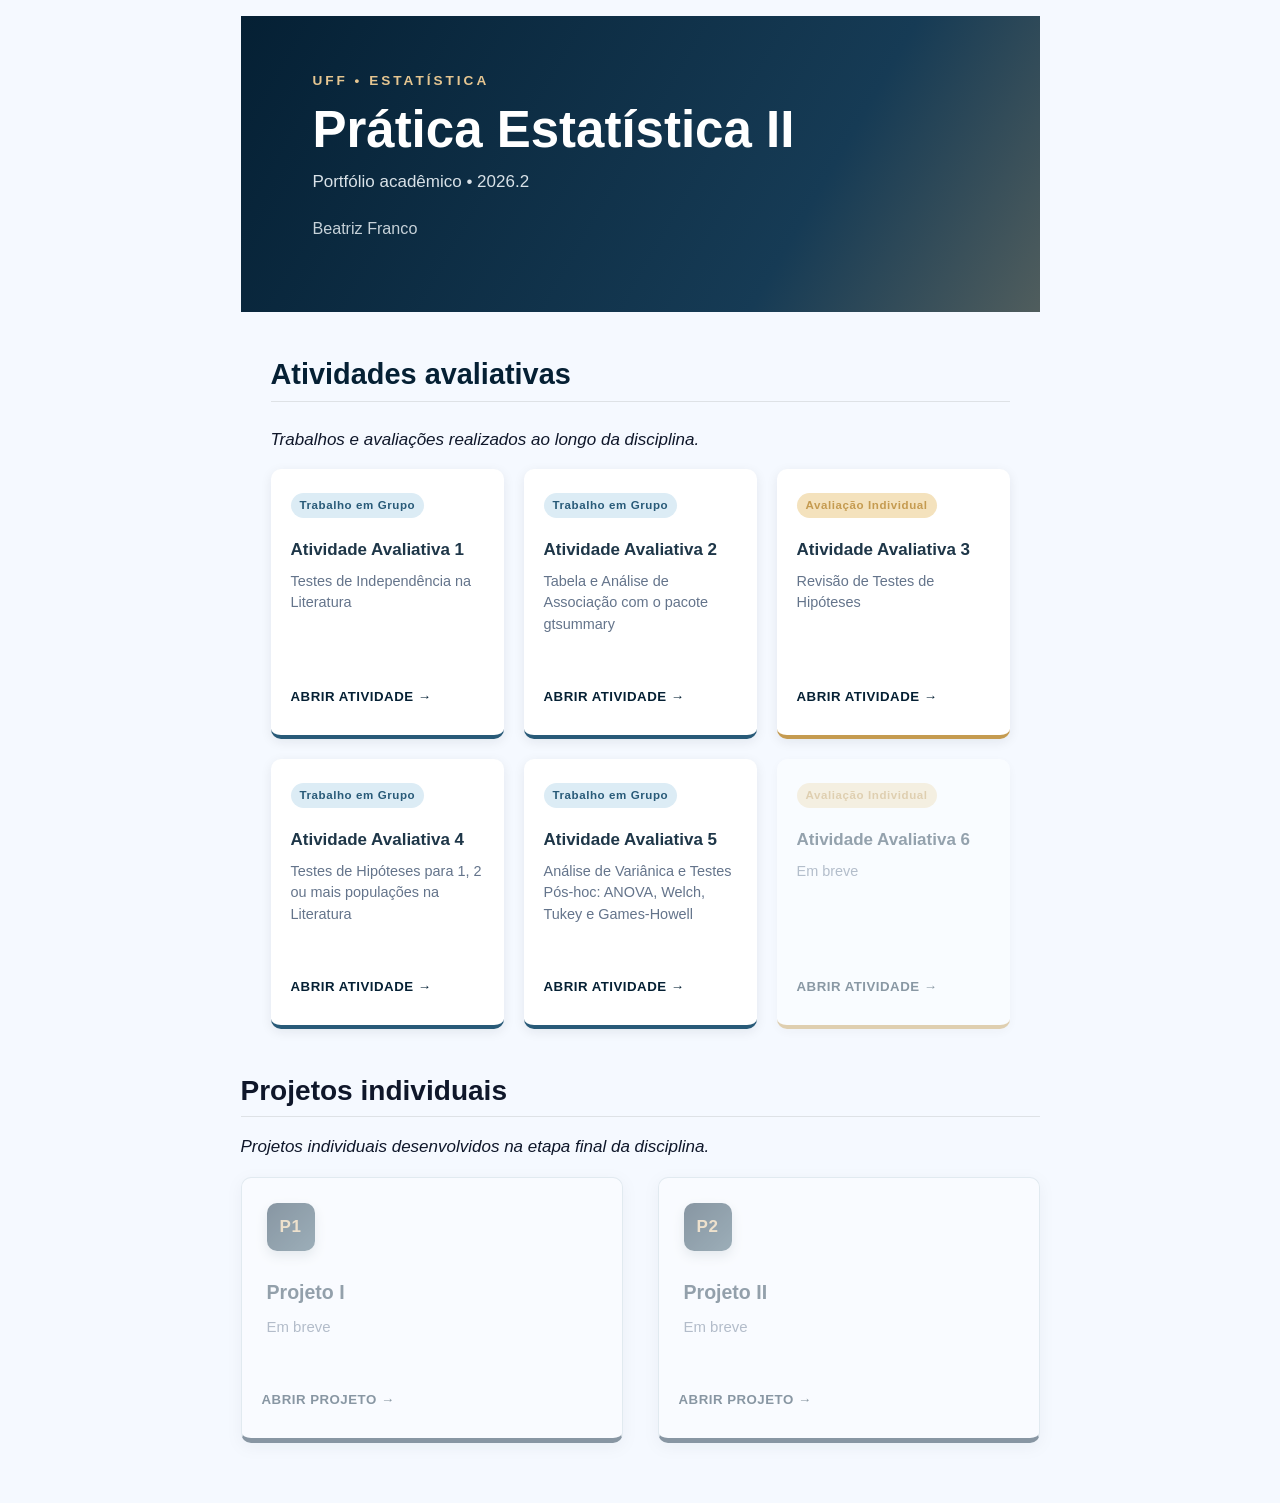
==== commit 99297dcf: "Atualizações gerais" ====
--- a/docs/index.html
+++ b/docs/index.html
@@ -98,7 +98,7 @@
 <p>Portfólio acadêmico • 2026.2</p>
 </div>
 <div class="banner-autora">
-<p>Beatriz Franco de Freitas</p>
+<p>Beatriz Franco</p>
 </div>
 </section>
 </div>
@@ -154,16 +154,28 @@
 <p><a href="Atividade_4/">ABRIR ATIVIDADE →</a></p>
 </section>
 </div>
-<div class="card-atividade-grupo indisponivel">
+<div class="card-atividade-grupo">
 <div class="tipo-atividade">
 Trabalho em Grupo
 </div>
 <section id="atividade-avaliativa-5" class="level3">
 <h3 class="anchored" data-anchor-id="atividade-avaliativa-5">Atividade Avaliativa 5</h3>
 <div class="tema">
+<p>Análise de Variânica e Testes Pós-hoc: ANOVA, Welch, Tukey e Games-Howell</p>
+</div>
+<p><a href="Atividade_5/">ABRIR ATIVIDADE →</a></p>
+</section>
+</div>
+<div class="card-atividade-individual indisponivel">
+<div class="tipo-atividade individual">
+Avaliação Individual
+</div>
+<section id="atividade-avaliativa-6" class="level3">
+<h3 class="anchored" data-anchor-id="atividade-avaliativa-6">Atividade Avaliativa 6</h3>
+<div class="tema">
 <p>Em breve</p>
 </div>
-<p><a href="">ABRIR ATIVIDADE →</a></p>
+<p><a href="Atividade_5/">ABRIR ATIVIDADE →</a></p>
 </section>
 </div>
 </div>
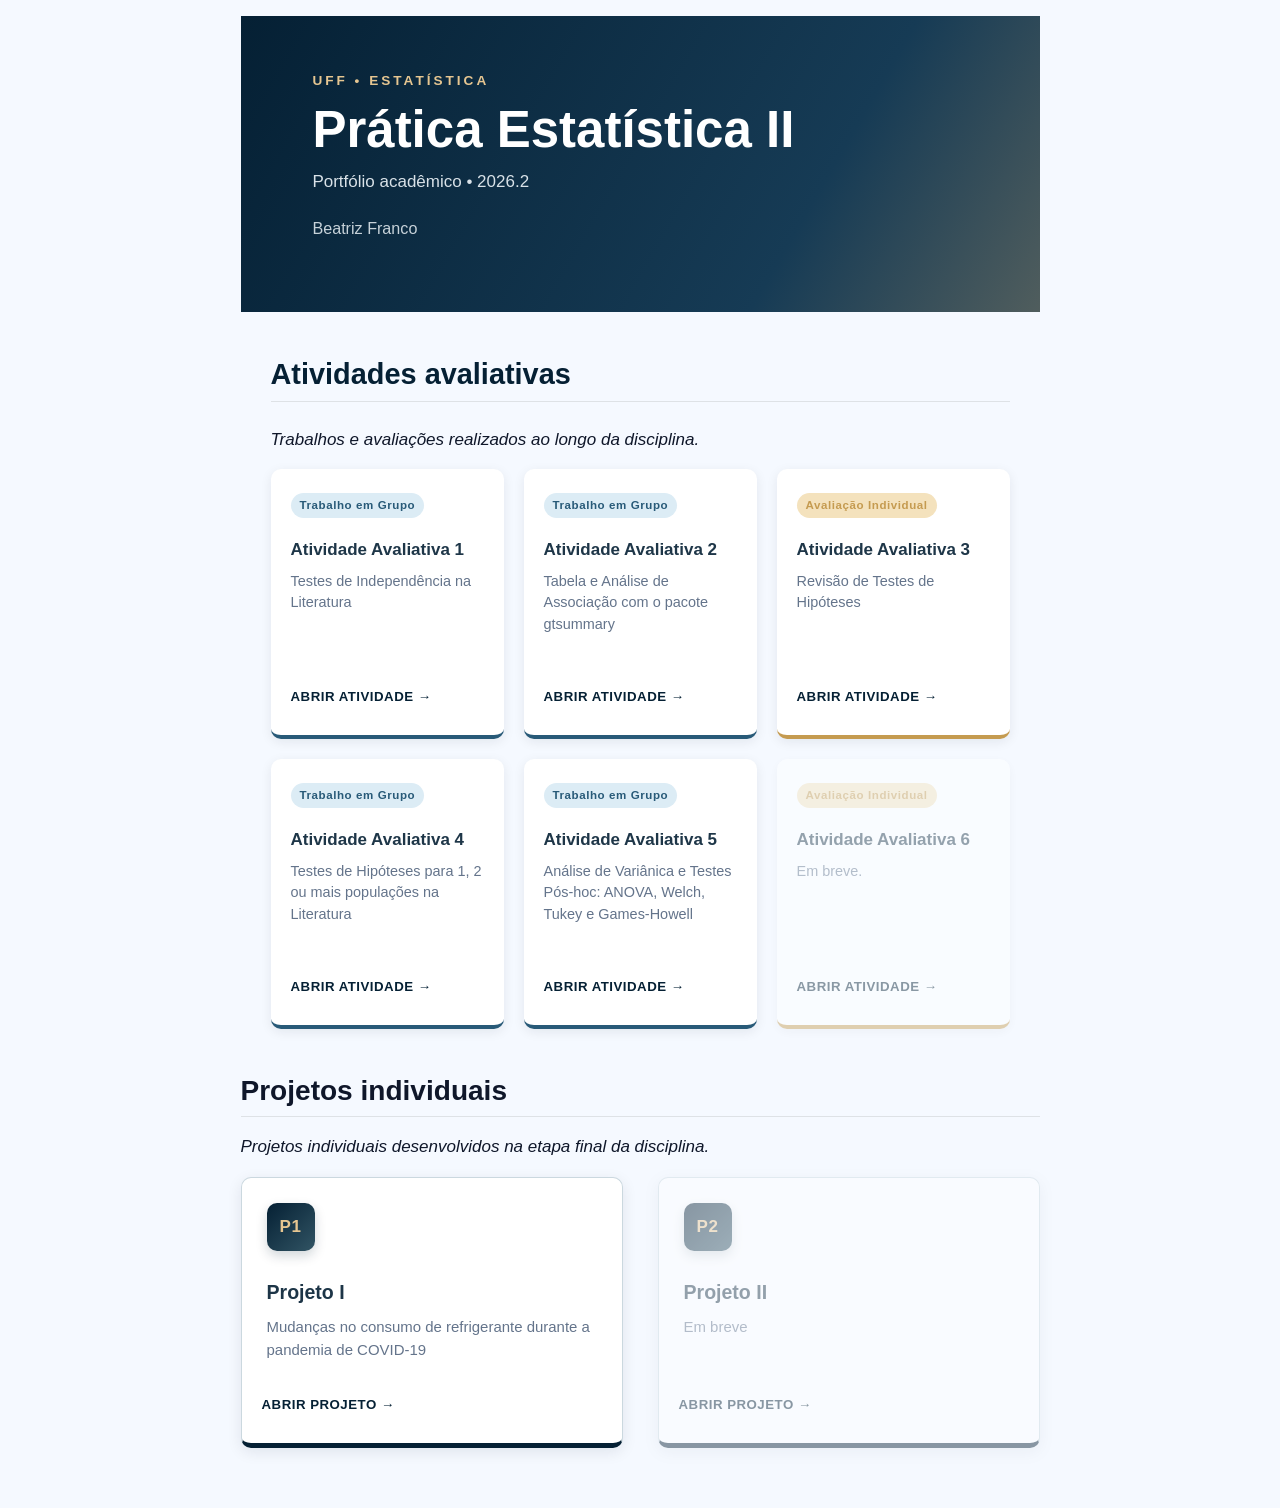
==== commit 49e94ba2: "Atualizações gerais" ====
--- a/docs/index.html
+++ b/docs/index.html
@@ -173,9 +173,9 @@
 <section id="atividade-avaliativa-6" class="level3">
 <h3 class="anchored" data-anchor-id="atividade-avaliativa-6">Atividade Avaliativa 6</h3>
 <div class="tema">
-<p>Em breve</p>
-</div>
-<p><a href="Atividade_5/">ABRIR ATIVIDADE →</a></p>
+<p>Em breve.</p>
+</div>
+<p><a href="">ABRIR ATIVIDADE →</a></p>
 </section>
 </div>
 </div>
@@ -184,16 +184,16 @@
 <h2 class="anchored" data-anchor-id="projetos-individuais">Projetos individuais</h2>
 <p><em>Projetos individuais desenvolvidos na etapa final da disciplina.</em></p>
 <div class="grid-projetos">
-<div class="card-projeto card-atividade-projeto indisponivel">
+<div class="card-projeto card-atividade-projeto">
 <div class="tipo-projeto">
 P1
 </div>
 <section id="projeto-i" class="level3">
 <h3 class="anchored" data-anchor-id="projeto-i">Projeto I</h3>
 <div class="tema">
-<p>Em breve</p>
-</div>
-<p><a href="">ABRIR PROJETO →</a></p>
+<p>Mudanças no consumo de refrigerante durante a pandemia de COVID-19</p>
+</div>
+<p><a href="Projeto_1/">ABRIR PROJETO →</a></p>
 </section>
 </div>
 <div class="card-projeto card-atividade-projeto indisponivel">
@@ -209,9 +209,9 @@
 </section>
 </div>
 </div>
-
-
-</section>
+</section>
+
+
 
 </main> <!-- /main -->
 <script id="quarto-html-after-body" type="application/javascript">
--- a/docs/custom.css
+++ b/docs/custom.css
@@ -325,7 +325,7 @@
   position: relative;
   background: white;
   min-height: 220px;
-  height: 100%
+  height: 100%;
   padding: 25px;
   padding-bottom: 65px;
   border-radius: 10px;
